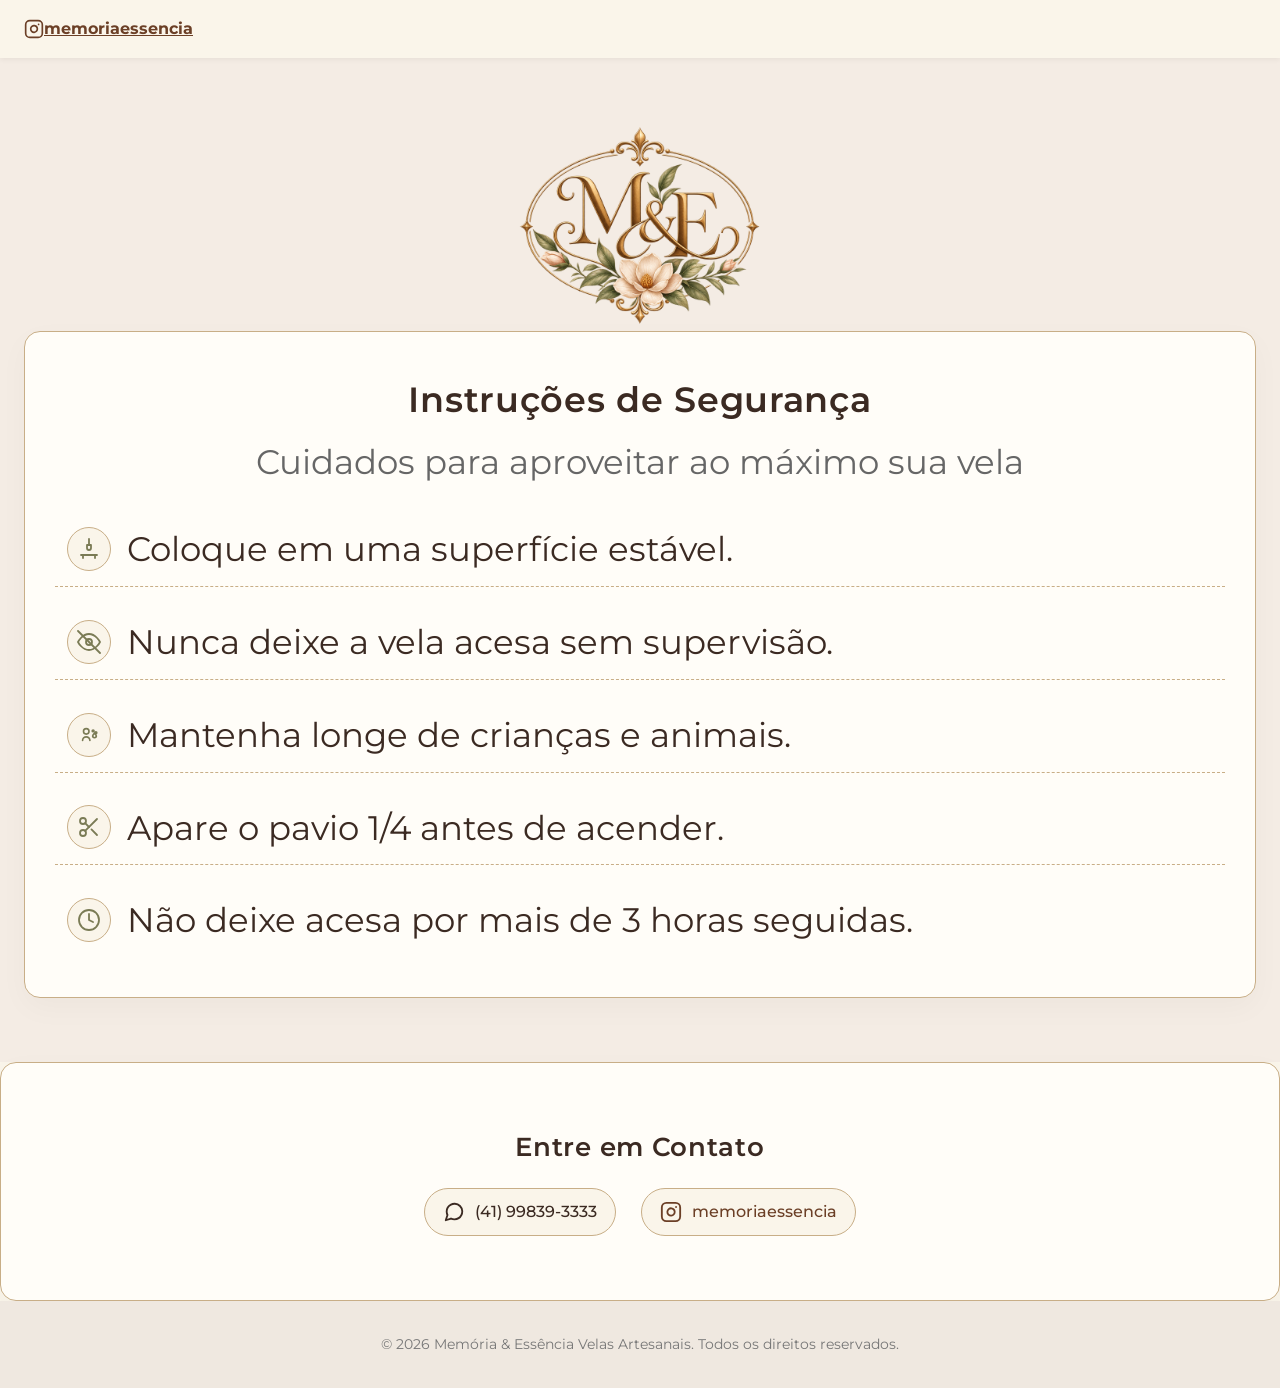
==== seguranca.html @ aac72e76 "Add files via upload" ====
<!DOCTYPE html>
<html lang="pt-BR">

<head>
  <meta charset="UTF-8">
  <meta name="viewport" content="width=device-width, initial-scale=1.0">
  <title>Memória & Essência - Instruções de Segurança</title>

  <!-- Fontes do Google -->
  <link rel="preconnect" href="https://fonts.googleapis.com">
  <link rel="preconnect" href="https://fonts.gstatic.com" crossorigin>
  <link
    href="https://fonts.googleapis.com/css2?family=Cormorant+Garamond:ital,wght@0,500;0,600;0,700;1,400&family=Montserrat:wght@300;400;500&display=swap"
    rel="stylesheet">

  <link rel="stylesheet" href="style.css">
  <link rel="icon" type="image/png" href="logo-mini.png">

  <!-- Meta tags Open Graph -->
  <meta property="og:type" content="website">
  <meta property="og:title" content="Memória & Essência - Instruções de Segurança">
  <meta property="og:description" content="Aprenda a cuidar da sua vela artesanal com segurança.">
  <meta property="og:url" content="https://memoriaessencia.github.io/home/">
  <meta property="og:image" content="https://memoriaessencia.github.io/home/logo.png">
  <meta property="og:image:type" content="image/png">
  <meta property="og:image:width" content="1200">
  <meta property="og:image:height" content="630">
</head>

<body>

  <header class="header">
    <a href="https://www.instagram.com/memoriaessencia" target="_blank" rel="noopener noreferrer" class="instagram-link"
      aria-label="Instagram">
      <svg xmlns="http://www.w3.org/2000/svg" width="20" height="20" viewBox="0 0 24 24" fill="none"
        stroke="currentColor" stroke-width="2" stroke-linecap="round" stroke-linejoin="round">
        <rect x="2" y="2" width="20" height="20" rx="5" ry="5"></rect>
        <path d="M16 11.37A4 4 0 1 1 12.63 8 4 4 0 0 1 16 11.37z"></path>
        <line x1="17.5" y1="6.5" x2="17.51" y2="6.5"></line>
      </svg>
      <span>memoriaessencia</span>
    </a>
  </header>

  <main class="main-container">
    <section id="home" class="hero">
      <img src="logo-mini.png" alt="Memória & Essência" class="hero-logo">

      <div class="instructions-card">
        <h1>Instruções de Segurança</h1>
        <p>Cuidados para aproveitar ao máximo sua vela</p>

        <ul class="instructions-list">

          <!-- Item 1: Superfície Estável -->
          <li>
            <div class="icon-wrapper">
              <svg xmlns="http://www.w3.org/2000/svg" width="24" height="24" viewBox="0 0 24 24" fill="none"
                stroke="currentColor" stroke-width="1.8" stroke-linecap="round" stroke-linejoin="round">
                <path d="M12 2v6" />
                <path d="M10 8h4v3a2 2 0 0 1-2 2h0a2 2 0 0 1-2-2V8z" />
                <path d="M4 18h16" />
                <path d="M6 18v3" />
                <path d="M18 18v3" />
              </svg>
            </div>
            <span>Coloque em uma superfície estável.</span>
          </li>

          <!-- Item 2: Sem Supervisão (Alerta / Olho) -->
          <li>
            <div class="icon-wrapper">
              <svg xmlns="http://www.w3.org/2000/svg" width="24" height="24" viewBox="0 0 24 24" fill="none"
                stroke="currentColor" stroke-width="1.8" stroke-linecap="round" stroke-linejoin="round">
                <path d="M1 12s4-8 11-8 11 8 11 8-4 8-11 8-11-8-11-8z" />
                <circle cx="12" cy="12" r="3" />
                <line x1="1" y1="1" x2="23" y2="23" />
              </svg>
            </div>
            <span>Nunca deixe a vela acesa sem supervisão.</span>
          </li>

          <!-- Item 3: Crianças e Animais -->
          <li>
            <div class="icon-wrapper">
              <svg xmlns="http://www.w3.org/2000/svg" width="22" height="22" viewBox="0 0 24 24" fill="none"
                stroke="currentColor" stroke-width="1.8" stroke-linecap="round" stroke-linejoin="round">
                <!-- Rosto de Criança/Pessoa -->
                <path d="M9 11a3 3 0 1 0 0-6 3 3 0 0 0 0 6z" />
                <path d="M13 18c0-2.2-1.8-4-4-4s-4 1.8-4 4" />
                <!-- Patinha de Pet -->
                <path d="M16.5 8.5a1 1 0 1 0 0-2 1 1 0 0 0 0 2z" />
                <path d="M19.5 10.5a1 1 0 1 0 0-2 1 1 0 0 0 0 2z" />
                <path d="M18 15c-1 0-2-.8-2-1.8 0-1.2 2-3.2 2-3.2s2 2 2 3.2c0 1-.8 1.8-2 1.8z" />
              </svg>
            </div>
            <span>Mantenha longe de crianças e animais.</span>
          </li>

          <!-- Item 4: Aparar Pavio (Tesoura) -->
          <li>
            <div class="icon-wrapper">
              <svg xmlns="http://www.w3.org/2000/svg" width="24" height="24" viewBox="0 0 24 24" fill="none"
                stroke="currentColor" stroke-width="1.8" stroke-linecap="round" stroke-linejoin="round">
                <circle cx="6" cy="6" r="3" />
                <circle cx="6" cy="18" r="3" />
                <line x1="20" y1="4" x2="8.12" y2="15.88" />
                <line x1="14.47" y1="14.48" x2="20" y2="20" />
                <line x1="8.12" y1="8.12" x2="12" y2="12" />
              </svg>
            </div>
            <span>Apare o pavio 1/4 antes de acender.</span>
          </li>

          <!-- Item 5: Tempo limite (Relógio) -->
          <li>
            <div class="icon-wrapper">
              <svg xmlns="http://www.w3.org/2000/svg" width="24" height="24" viewBox="0 0 24 24" fill="none"
                stroke="currentColor" stroke-width="1.8" stroke-linecap="round" stroke-linejoin="round">
                <circle cx="12" cy="12" r="10" />
                <polyline points="12 6 12 12 16 14" />
              </svg>
            </div>
            <span>Não deixe acesa por mais de 3 horas seguidas.</span>
          </li>

        </ul>
      </div>
    </section>

    <!-- SEÇÃO DE CONTATO -->
<section class="contact-section">
  <h2>Entre em Contato</h2>
  
  <div class="contact-links">
    <!-- WhatsApp -->
    <a href="https://wa.me/5541998393333" target="_blank" rel="noopener noreferrer" class="contact-link whatsapp-link" aria-label="WhatsApp">
      <svg xmlns="http://www.w3.org/2000/svg" width="22" height="22" viewBox="0 0 24 24" fill="none" stroke="currentColor" stroke-width="2" stroke-linecap="round" stroke-linejoin="round">
        <path d="M21 11.5a8.38 8.38 0 0 1-.9 3.8 8.5 8.5 0 0 1-7.6 4.7 8.38 8.38 0 0 1-3.8-.9L3 21l1.9-5.7a8.38 8.38 0 0 1-.9-3.8 8.5 8.5 0 0 1 4.7-7.6 8.38 8.38 0 0 1 3.8-.9h.5a8.48 8.48 0 0 1 8 8v.5z"/>
      </svg>
      <span>(41) 99839-3333</span>
    </a>

    <!-- Instagram -->
    <a href="https://www.instagram.com/memoriaessencia" target="_blank" rel="noopener noreferrer" class="contact-link instagram-link" aria-label="Instagram">
      <svg xmlns="http://www.w3.org/2000/svg" width="22" height="22" viewBox="0 0 24 24" fill="none" stroke="currentColor" stroke-width="2" stroke-linecap="round" stroke-linejoin="round">
        <rect x="2" y="2" width="20" height="20" rx="5" ry="5"></rect>
        <path d="M16 11.37A4 4 0 1 1 12.63 8 4 4 0 0 1 16 11.37z"></path>
        <line x1="17.5" y1="6.5" x2="17.51" y2="6.5"></line>
      </svg>
      <span>memoriaessencia</span>
    </a>
  </div>
</section>


  </main>

  <!-- Rodapé -->
  <footer id="contato" class="footer">
    <div class="footer-content">
      <p>&copy; 2026 Memória & Essência Velas Artesanais. Todos os direitos reservados.</p>
    </div>
  </footer>
 
</body>

</html>
---- style.css ----
/* --- RESET E VARIÁVEIS --- */
* {
  margin: 0;
  padding: 0;
  box-sizing: border-box;
}

:root {
  --primary-color: #6B3F26;     /* Marrom profundo da tipografia */
  --secondary-color: #A8663A;   /* Cobre / terracota dos ornamentos */
  --accent-color: #7A7B55;      /* Verde oliva das folhas */
  
  --bg-color: #FAF5EA;          /* Creme suave do fundo da logo */
  --bg-secondary: #F2E8D8;      /* Bege para seções alternadas */
  --card-bg: #FFFDF8;           /* Marfim claro para cards */
  
  --text-color: #3B2A22;        /* Marrom escuro, mais elegante que preto */
  --text-light: #76665B;        /* Texto secundário */
  
  --border-color: #C8AE87;      /* Dourado/bege suave */
  --highlight-color: #C47B49;   /* Cobre mais vivo para detalhes */
  
  --font-main: 'Segoe UI', Tahoma, Geneva, Verdana, sans-serif;
  /* NOVAS VARIÁVEIS DE FONTE */
  --font-main: 'Montserrat', sans-serif;
  --font-title: 'Cormorant Garamond', serif;
}



body {
  font-family: var(--font-main);
  background-color: var(--bg-color);
  color: var(--text-color);
  line-height: 1.6;
  font-weight: 400;
}
 
.header {
  display: flex;
  justify-content: space-between;
  align-items: center;
  padding: 1rem 1.5rem;
  background-color: var(--bg-color);
  position: sticky;
  top: 0;
  box-shadow: 0 2px 5px rgba(0,0,0,0.05);
  z-index: 1000;
}
h1, h2, h3, .logo {
  font-family: var(--font-title);
  letter-spacing: 0.7px;
  font-weight: bold;
}
.logo {
  font-size: 1.5rem;
  font-weight: bold;
  color: var(--primary-color);
  text-decoration: none;
  letter-spacing: 2px;
}

.menu-toggle {
  background: none;
  border: none;
  font-size: 1.8rem;
  color: var(--primary-color);
  cursor: pointer;
}

.nav {
  display: none; /* Escondido por padrão no mobile */
  position: absolute;
  top: 100%;
  left: 0;
  width: 100%;
  background-color: var(--bg-color);
  border-bottom: 1px solid #eee;
}

.nav.active {
  display: block; /* Exibido via JavaScript */
}

.nav ul {
  list-style: none;
  text-align: center;
}

.nav li a {
  display: block;
  padding: 1rem;
  color: var(--text-color);
  text-decoration: none;
  font-weight: 5rem;
}

/* --- HERO SECTION --- */
.hero {
  padding: 4rem 1.5rem;
  text-align: center;
  background-color: #f4ece4;
}

.hero h1 {
  font-size: 2rem;
  color: var(--primary-color);
  margin-bottom: 1rem;
}

.hero p {
  margin-bottom: 1.5rem;
  color: #666;
}

.btn {
  display: inline-block;
  padding: 0.8rem 1.8rem;
  background-color: var(--primary-color);
  color: #fff;
  text-decoration: none;
  border-radius: 25px;
  border: none;
  cursor: pointer;
  transition: opacity 0.3s;
}

.btn:hover {
  opacity: 0.9;
}

/* --- PRODUTOS --- */
.products {
  padding: 3rem 1.5rem;
  max-width: 1200px;
  margin: 0 auto;
}

.products h2 {
  text-align: center;
  margin-bottom: 2rem;
  color: var(--primary-color);
}

.product-grid {
  display: grid;
  grid-template-columns: 1fr; /* 1 coluna no mobile */
  gap: 2rem;
}

.product-card {
  background-color: var(--card-bg);
  border-radius: 12px;
  padding: 1.5rem;
  text-align: center;
  box-shadow: 0 4px 12px rgba(0,0,0,0.03);
}

.product-img-placeholder {
  width: 100%;
  height: 200px;
  background-color: #eae1d9;
  border-radius: 8px;
  display: flex;
  align-items: center;
  justify-content: center;
  color: #888;
  margin-bottom: 1rem;
}

.product-card h3 {
  font-size: 1.2rem;
  margin-bottom: 0.5rem;
}

.price {
  font-weight: bold;
  color: var(--primary-color);
  margin-bottom: 1rem;
}

/* --- FOOTER --- */
.footer {
  text-align: center;
  padding: 2rem 1.5rem;
  background-color: #efe8e0;
  font-size: 0.9rem;
  color: #777;
}

/* --- MEDIA QUERIES (DESKTOP E TABLETS) --- */
@media (min-width: 768px) {
  .menu-toggle {
    display: none; /* Esconde o botão hambúrguer */
  }

  .nav {
    display: block; /* Menu sempre visível */
    position: static;
    width: auto;
    border: none;
  }

  .nav ul {
    display: flex;
    gap: 1.5rem;
  }

  .nav li a {
    padding: 0;
  }

  .hero h1 {
    font-size: 3rem;
  }

  .product-grid {
    grid-template-columns: repeat(3, 1fr); /* 3 colunas no desktop */
  }
}

/* --- AJUSTES DA LOGO --- */
.logo {
  display: flex;
  align-items: center;
}

.logo-img {
  height: 45px; /* Ajuste a altura ideal para a sua logo aqui */
  width: auto;  /* Mantém a proporção da imagem */
  object-fit: contain;
}

/* --- ESTILO DO LINK DO INSTAGRAM NO MENU --- */
.instagram-link {
  color: var(--primary-color) !important;
  font-weight: bold;
}

/* --- ESTILOS DO RODAPÉ COM INSTAGRAM --- */
.footer-content {
  display: flex;
  flex-direction: column;
  gap: 0.5rem;
  align-items: center;
}

.footer-insta {
  color: var(--primary-color);
  text-decoration: none;
  font-weight: bold;
}

.footer-insta:hover {
  text-decoration: underline;
}

/* --- ESTILO DA LOGO NO HERO --- */
.hero-logo {
  max-width: 300px; /* Ajuste aqui a largura máxima desejada para a logo */
  width: 100%;
  height: auto;
  margin: 0.3rem auto; /* Centraliza e cria espaço acima e abaixo */
  display: block;
}

/* --- ESTILO DO ÍCONE SVG DO INSTAGRAM --- */
.instagram-link {
  display: inline-flex;
  align-items: center;
  justify-content: center;
  color: var(--primary-color);
  transition: transform 0.2s ease;
}

.instagram-link:hover {
  transform: scale(1.1); /* Efeito suave de zoom ao passar o mouse */
}

/* --- SEÇÃO SOBRE NÓS --- */
.about {
  padding: 4rem 1.5rem;
  background-color: var(--bg-secondary);
  text-align: center;
}

.about-container {
  max-width: 800px;
  margin: 0 auto;
}

.about h2 {
  font-size: 2rem;
  color: var(--primary-color);
  margin-bottom: 1.5rem;
}

.about p {
  font-size: 1.05rem;
  color: var(--text-color);
  margin-bottom: 1.2rem;
  line-height: 1.8;
}

.instructions-card {
  background: var(--card-bg);
  border: 1px solid var(--border-color);
  border-radius: 16px;
  padding: 40px 30px;
  width: 100%;
  box-shadow: 0 10px 30px rgba(0, 0, 0, 0.03);
  text-align: center;
}

.instructions-card h1 {
  font-family: var(--font-serif);
  font-size: 2.1rem;
  font-weight: 600;
  color: var(--text-main);
  margin-bottom: 6px;
}

.instructions-card .subtitle {
  font-size: 0.85rem;
  color: var(--text-muted);
  margin-bottom: 30px;
  font-weight: 300;
  text-transform: uppercase;
  letter-spacing: 1px;
}

/* ==========================================================
   LISTA DE INSTRUÇÕES COM ÍCONES
   ========================================================== */
.instructions-list {
  list-style: none;
  display: flex;
  flex-direction: column;
  gap: 18px;
  text-align: left;
}

.instructions-list li {
  display: flex;
  align-items: center;
  gap: 16px;
  padding: 10px 12px;
  border-bottom: 1px dashed var(--border-color);
}
.instructions-list span {
  font-size: 2.1rem !important; /* Aumentado de 0.95rem para 1.15rem */
  font-weight: 700;   /* Deixou o texto ligeiramente mais encorpado para facilitar a leitura */
  color: var(--text-main);
}

.instructions-list li:last-child {
  border-bottom: none;
}
.instructions-card h1{
  font-size: 2.2rem !important;
}
.instructions-card p{
  font-size: 2.1rem !important;
}
/* Círculo do Ícone */
.icon-wrapper {
  flex-shrink: 0;
  width: 44px;
  height: 44px;
  border-radius: 50%;
  background-color: var(--bg-color);
  border: 1px solid var(--border-color);
  display: flex;
  align-items: center;
  justify-content: center;
  color: var(--accent-color);
}

.instructions-list span {
  font-size: 0.95rem;
  font-weight: 400;
  color: var(--text-main);
}

@media (max-width: 480px) {
  .instructions-card {
    padding: 30px 20px;
  }

  .instructions-card h1 {
    font-size: 1.8rem;
  }

  .instructions-list span {
    font-size: 0.88rem;
  }
}

/* ==========================================================
   SEÇÃO DE CONTATO
   ========================================================== */
.contact-section {
  padding: 4rem 1.5rem;
  text-align: center;
  background-color: #f4ece4;
  text-align: center; 
  background: var(--card-bg);
  border: 1px solid var(--border-color);
  border-radius: 16px;
  box-shadow: 0 10px 30px rgba(0, 0, 0, 0.03);
}

.contact-section h2 {
  font-family: var(--font-serif);
  font-size: 1.6rem;
  font-weight: 600;
  color: var(--text-main);
  margin-bottom: 20px;
}

.contact-links {
  display: flex;
  justify-content: center;
  align-items: center;
  gap: 25px;
  flex-wrap: wrap;
}

.contact-link {
  display: flex;
  align-items: center;
  gap: 10px;
  text-decoration: none;
  color: var(--text-main);
  font-weight: 500;
  padding: 10px 18px;
  border-radius: 30px;
  border: 1px solid var(--border-color);
  background-color: var(--bg-color);
  transition: all 0.3s ease;
}

/* Tamanho da fonte dos botões de contato */
.hero .contact-section .contact-link span {
  font-size: 1.1rem;
}

/* Efeito ao passar o mouse */
.contact-link:hover {
  border-color: var(--accent-color);
  color: var(--accent-color);
  transform: translateY(-2px);
}

.whatsapp-link:hover {
  color: #25d366;
  border-color: #25d366;
}

.instagram-link:hover {
  color: #e1306c;
  border-color: #e1306c;
}
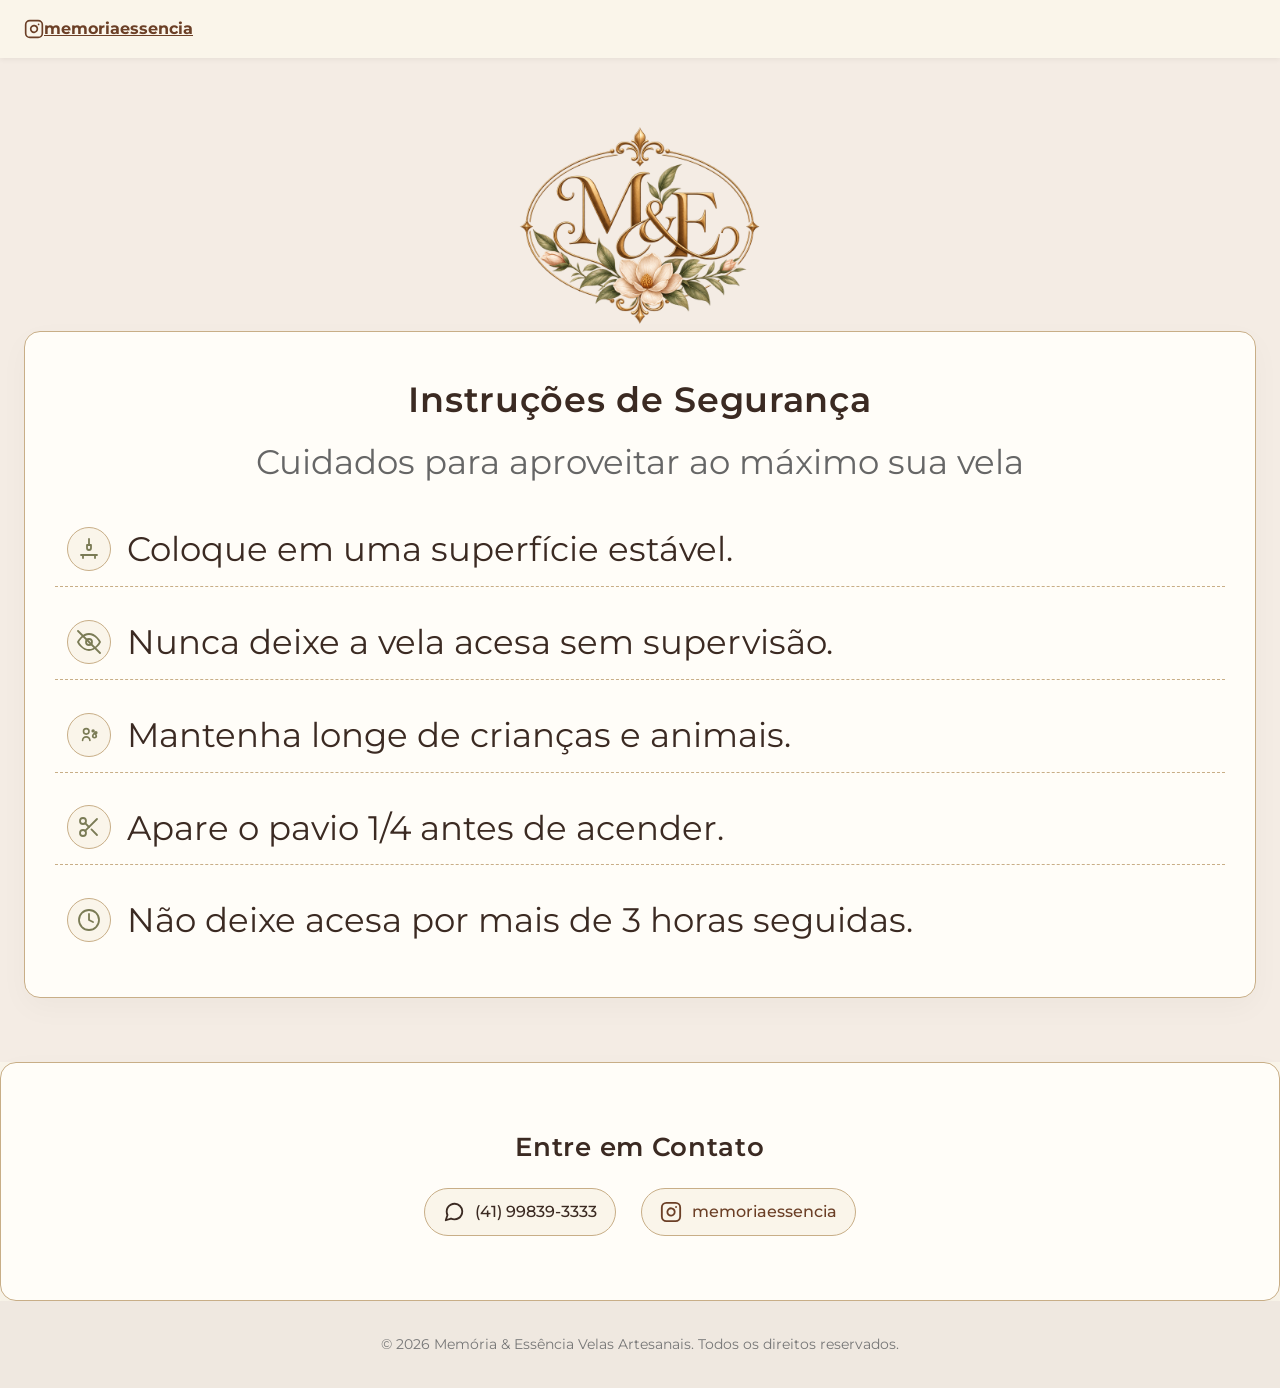
==== commit 253d4abc: "Update seguranca.html" ====
--- a/seguranca.html
+++ b/seguranca.html
@@ -15,16 +15,16 @@
 
   <link rel="stylesheet" href="style.css">
   <link rel="icon" type="image/png" href="logo-mini.png">
+<!-- Meta tags Open Graph ajustadas para o WhatsApp -->
+<meta property="og:type" content="website">
+<meta property="og:title" content="Memória & Essência - Instruções de Segurança">
+<meta property="og:description" content="Aprenda a cuidar da sua vela artesanal com segurança.">
+<meta property="og:url" content="https://memoriaessencia.github.io/home/seguranca.html">
 
-  <!-- Meta tags Open Graph -->
-  <meta property="og:type" content="website">
-  <meta property="og:title" content="Memória & Essência - Instruções de Segurança">
-  <meta property="og:description" content="Aprenda a cuidar da sua vela artesanal com segurança.">
-  <meta property="og:url" content="https://memoriaessencia.github.io/home/">
-  <meta property="og:image" content="https://memoriaessencia.github.io/home/logo.png">
-  <meta property="og:image:type" content="image/png">
-  <meta property="og:image:width" content="1200">
-  <meta property="og:image:height" content="630">
+<!-- Aponta para a logo-mini em vez da logo padrão -->
+<meta property="og:image" content="https://memoriaessencia.github.io/home/600x600.png">
+<meta property="og:image:type" content="image/png">
+
 </head>
 
 <body>
@@ -165,4 +165,4 @@
  
 </body>
 
-</html>+</html>
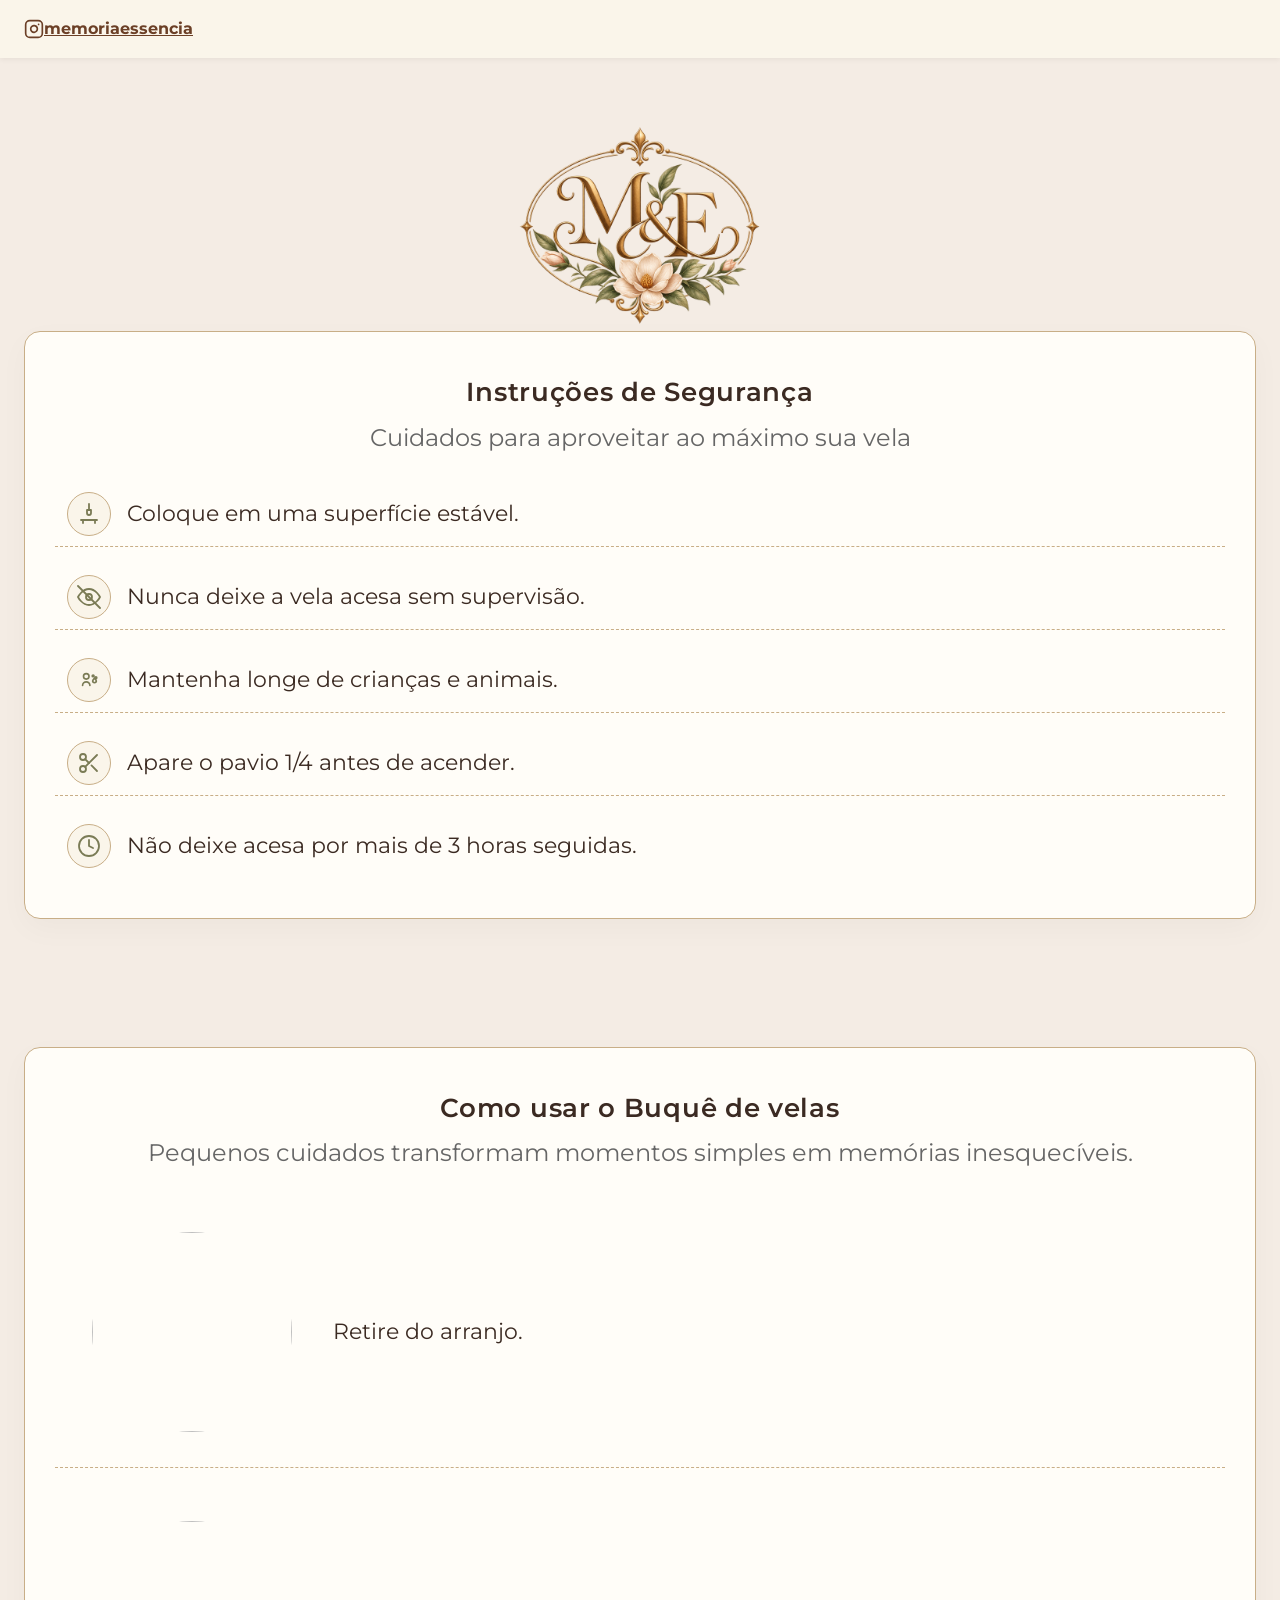
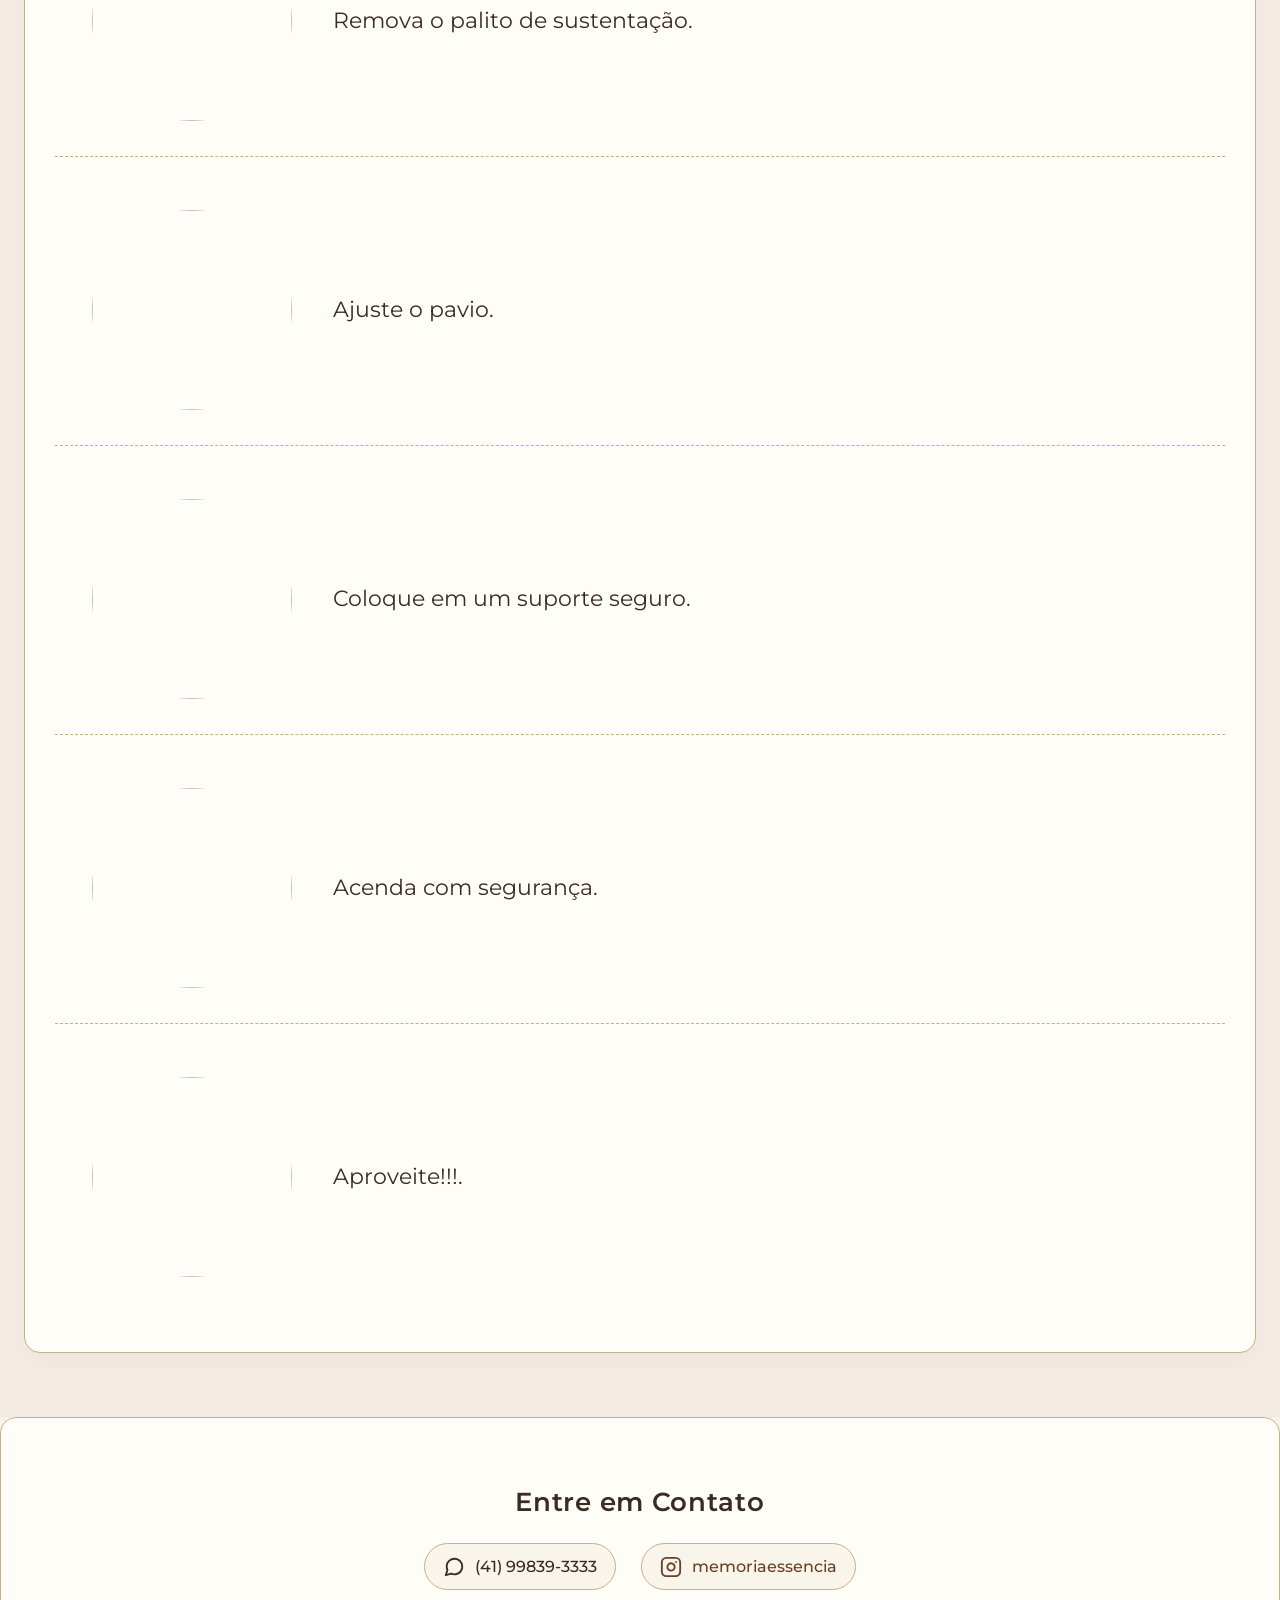
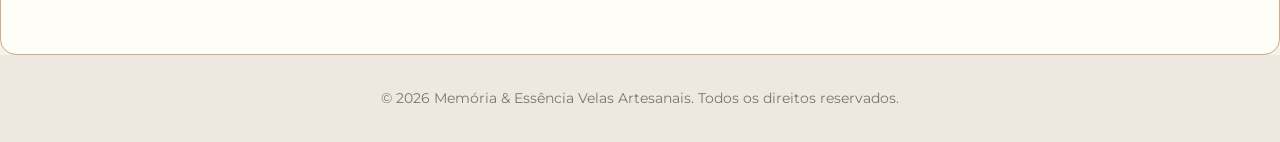
==== commit 699e7898: "Add files via upload" ====
--- a/seguranca.html
+++ b/seguranca.html
@@ -15,15 +15,15 @@
 
   <link rel="stylesheet" href="style.css">
   <link rel="icon" type="image/png" href="logo-mini.png">
-<!-- Meta tags Open Graph ajustadas para o WhatsApp -->
-<meta property="og:type" content="website">
-<meta property="og:title" content="Memória & Essência - Instruções de Segurança">
-<meta property="og:description" content="Aprenda a cuidar da sua vela artesanal com segurança.">
-<meta property="og:url" content="https://memoriaessencia.github.io/home/seguranca.html">
-
-<!-- Aponta para a logo-mini em vez da logo padrão -->
-<meta property="og:image" content="https://memoriaessencia.github.io/home/600x600.png">
-<meta property="og:image:type" content="image/png">
+  <!-- Meta tags Open Graph ajustadas para o WhatsApp -->
+  <meta property="og:type" content="website">
+  <meta property="og:title" content="Memória & Essência - Instruções de Segurança">
+  <meta property="og:description" content="Aprenda a cuidar da sua vela artesanal com segurança.">
+  <meta property="og:url" content="https://memoriaessencia.github.io/home/seguranca.html">
+
+  <!-- Aponta para a logo-mini em vez da logo padrão -->
+  <meta property="og:image" content="https://memoriaessencia.github.io/home/600x600.png">
+  <meta property="og:image:type" content="image/png">
 
 </head>
 
@@ -43,7 +43,7 @@
   </header>
 
   <main class="main-container">
-    <section id="home" class="hero">
+    <section id="seguranca" class="hero">
       <img src="logo-mini.png" alt="Memória & Essência" class="hero-logo">
 
       <div class="instructions-card">
@@ -127,31 +127,78 @@
         </ul>
       </div>
     </section>
+    <section id="home" class="hero">
+
+      <div class="instructions-card">
+        <h1>Como usar o Buquê de velas</h1>
+        <p>Pequenos cuidados transformam momentos simples em memórias inesquecíveis.</p>
+
+        <ul class="instructions-list">
+          <li>
+            <img src="img/buque1.jpeg" class="instructions-img" />
+            <span>Retire do arranjo.</span>
+          </li>
+
+          <li>
+            <img src="img/buque2.jpeg" class="instructions-img" />
+            <span>Remova o palito de sustentação.</span>
+          </li>
+
+          
+          <li>
+            <img src="img/buque3.jpeg" class="instructions-img" />
+            <span>Ajuste o pavio.</span>
+          </li>
+
+           <li>
+            <img src="img/buque4.jpeg" class="instructions-img" />
+            <span>Coloque em um suporte seguro.</span>
+          </li>
+
+          <li>
+            <img src="img/buque5.jpeg" class="instructions-img" />
+            <span>Acenda com segurança.</span>
+          </li>
+          <li>
+            <img src="img/buque6.jpeg" class="instructions-img" />
+            <span>Aproveite!!!.</span>
+          </li>
+
+
+        </ul>
+
+      </div>
+    </section>
 
     <!-- SEÇÃO DE CONTATO -->
-<section class="contact-section">
-  <h2>Entre em Contato</h2>
-  
-  <div class="contact-links">
-    <!-- WhatsApp -->
-    <a href="https://wa.me/5541998393333" target="_blank" rel="noopener noreferrer" class="contact-link whatsapp-link" aria-label="WhatsApp">
-      <svg xmlns="http://www.w3.org/2000/svg" width="22" height="22" viewBox="0 0 24 24" fill="none" stroke="currentColor" stroke-width="2" stroke-linecap="round" stroke-linejoin="round">
-        <path d="M21 11.5a8.38 8.38 0 0 1-.9 3.8 8.5 8.5 0 0 1-7.6 4.7 8.38 8.38 0 0 1-3.8-.9L3 21l1.9-5.7a8.38 8.38 0 0 1-.9-3.8 8.5 8.5 0 0 1 4.7-7.6 8.38 8.38 0 0 1 3.8-.9h.5a8.48 8.48 0 0 1 8 8v.5z"/>
-      </svg>
-      <span>(41) 99839-3333</span>
-    </a>
-
-    <!-- Instagram -->
-    <a href="https://www.instagram.com/memoriaessencia" target="_blank" rel="noopener noreferrer" class="contact-link instagram-link" aria-label="Instagram">
-      <svg xmlns="http://www.w3.org/2000/svg" width="22" height="22" viewBox="0 0 24 24" fill="none" stroke="currentColor" stroke-width="2" stroke-linecap="round" stroke-linejoin="round">
-        <rect x="2" y="2" width="20" height="20" rx="5" ry="5"></rect>
-        <path d="M16 11.37A4 4 0 1 1 12.63 8 4 4 0 0 1 16 11.37z"></path>
-        <line x1="17.5" y1="6.5" x2="17.51" y2="6.5"></line>
-      </svg>
-      <span>memoriaessencia</span>
-    </a>
-  </div>
-</section>
+    <section class="contact-section">
+      <h2>Entre em Contato</h2>
+
+      <div class="contact-links">
+        <!-- WhatsApp -->
+        <a href="https://wa.me/5541998393333" target="_blank" rel="noopener noreferrer"
+          class="contact-link whatsapp-link" aria-label="WhatsApp">
+          <svg xmlns="http://www.w3.org/2000/svg" width="22" height="22" viewBox="0 0 24 24" fill="none"
+            stroke="currentColor" stroke-width="2" stroke-linecap="round" stroke-linejoin="round">
+            <path
+              d="M21 11.5a8.38 8.38 0 0 1-.9 3.8 8.5 8.5 0 0 1-7.6 4.7 8.38 8.38 0 0 1-3.8-.9L3 21l1.9-5.7a8.38 8.38 0 0 1-.9-3.8 8.5 8.5 0 0 1 4.7-7.6 8.38 8.38 0 0 1 3.8-.9h.5a8.48 8.48 0 0 1 8 8v.5z" />
+          </svg>
+          <span>(41) 99839-3333</span>
+        </a>
+
+        <!-- Instagram -->
+        <a href="https://www.instagram.com/memoriaessencia" target="_blank" rel="noopener noreferrer"
+          class="contact-link instagram-link" aria-label="Instagram">
+          <svg xmlns="http://www.w3.org/2000/svg" width="22" height="22" viewBox="0 0 24 24" fill="none"
+            stroke="currentColor" stroke-width="2" stroke-linecap="round" stroke-linejoin="round">
+            <rect x="2" y="2" width="20" height="20" rx="5" ry="5"></rect>
+            <path d="M16 11.37A4 4 0 1 1 12.63 8 4 4 0 0 1 16 11.37z"></path>
+            <line x1="17.5" y1="6.5" x2="17.51" y2="6.5"></line>
+          </svg>
+          <span>memoriaessencia</span>
+        </a>
+      </div>
+    </section>
 
 
   </main>
@@ -162,7 +209,7 @@
       <p>&copy; 2026 Memória & Essência Velas Artesanais. Todos os direitos reservados.</p>
     </div>
   </footer>
- 
+
 </body>
 
-</html>
+</html>
--- a/style.css
+++ b/style.css
@@ -348,7 +348,7 @@
   border-bottom: 1px dashed var(--border-color);
 }
 .instructions-list span {
-  font-size: 2.1rem !important; /* Aumentado de 0.95rem para 1.15rem */
+  font-size: 1.4rem !important; /* Aumentado de 0.95rem para 1.15rem */
   font-weight: 700;   /* Deixou o texto ligeiramente mais encorpado para facilitar a leitura */
   color: var(--text-main);
 }
@@ -357,10 +357,10 @@
   border-bottom: none;
 }
 .instructions-card h1{
-  font-size: 2.2rem !important;
+  font-size: 1.6rem !important;
 }
 .instructions-card p{
-  font-size: 2.1rem !important;
+  font-size: 1.5rem !important;
 }
 /* Círculo do Ícone */
 .icon-wrapper {
@@ -394,6 +394,13 @@
   .instructions-list span {
     font-size: 0.88rem;
   }
+}
+.instructions-img {
+  width: 200px; 
+  height: 200px; 
+  object-fit: cover; 
+  border-radius: 500px;
+  margin: 25px;
 }
 
 /* ==========================================================
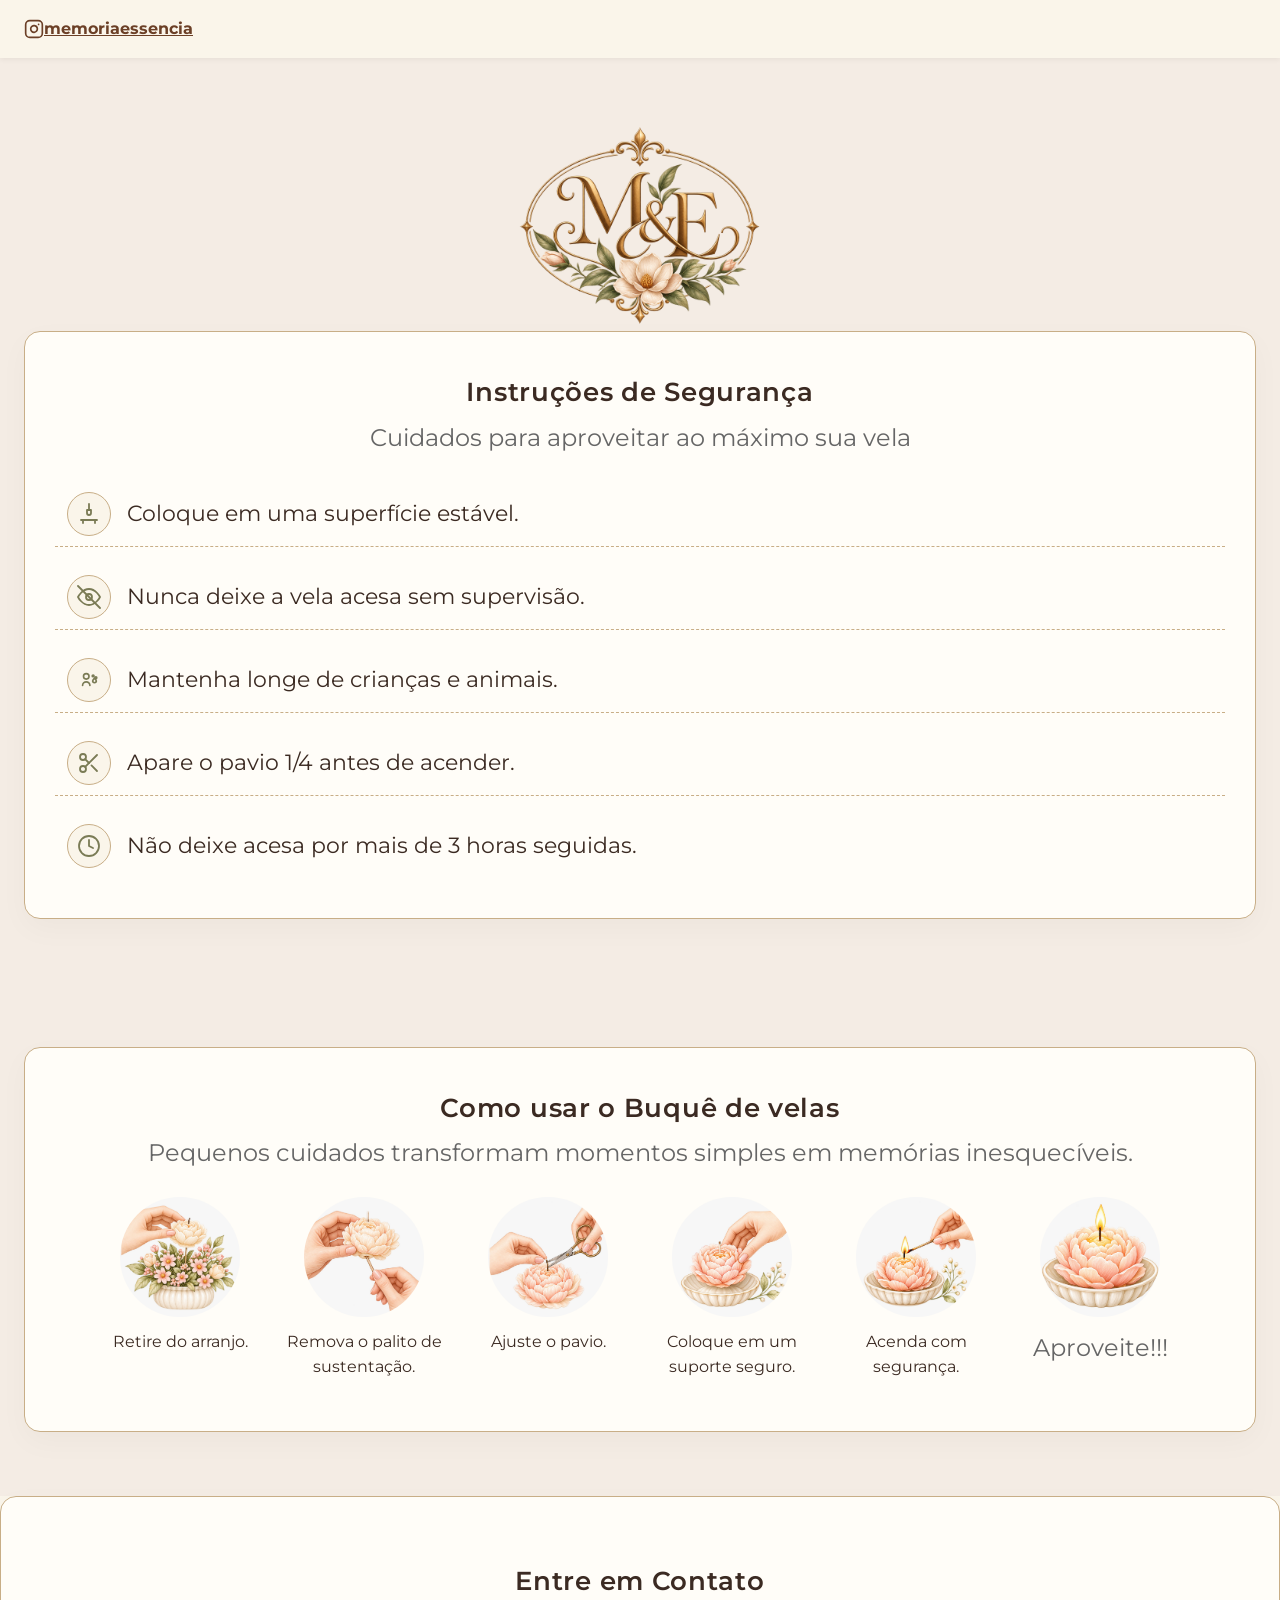
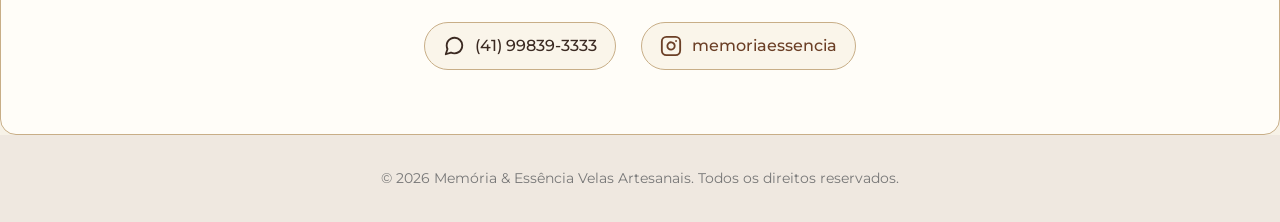
==== commit 72e0fdc2: "Add files via upload" ====
--- a/seguranca.html
+++ b/seguranca.html
@@ -133,7 +133,7 @@
         <h1>Como usar o Buquê de velas</h1>
         <p>Pequenos cuidados transformam momentos simples em memórias inesquecíveis.</p>
 
-        <ul class="instructions-list">
+        <ul class="instructions-buque">
           <li>
             <img src="img/buque1.jpeg" class="instructions-img" />
             <span>Retire do arranjo.</span>
@@ -161,7 +161,7 @@
           </li>
           <li>
             <img src="img/buque6.jpeg" class="instructions-img" />
-            <span>Aproveite!!!.</span>
+            <p>Aproveite!!!</p>
           </li>
 
 
--- a/style.css
+++ b/style.css
@@ -395,12 +395,28 @@
     font-size: 0.88rem;
   }
 }
+.instructions-buque {
+  display: flex;
+  flex-wrap: wrap; /* Permite que os itens fiquem lado a lado se houver espaço */
+  justify-content: center;
+  gap: 24px;
+  list-style: none;
+  padding: 0;
+}
+.instructions-buque li {
+  display: flex;
+  flex-direction: column; /* Coloca a imagem ACIMA do texto */
+  align-items: center;    /* Centraliza imagem e texto */
+  text-align: center;     /* Centraliza o texto */
+  width: 160px;           /* Largura do card do item */
+}
+
 .instructions-img {
-  width: 200px; 
-  height: 200px; 
-  object-fit: cover; 
-  border-radius: 500px;
-  margin: 25px;
+  width: 120px;
+  height: 120px;
+  object-fit: cover;
+  border-radius: 50%;     /* Mantém o formato circular do layout */
+  margin-bottom: 12px;
 }
 
 /* ==========================================================
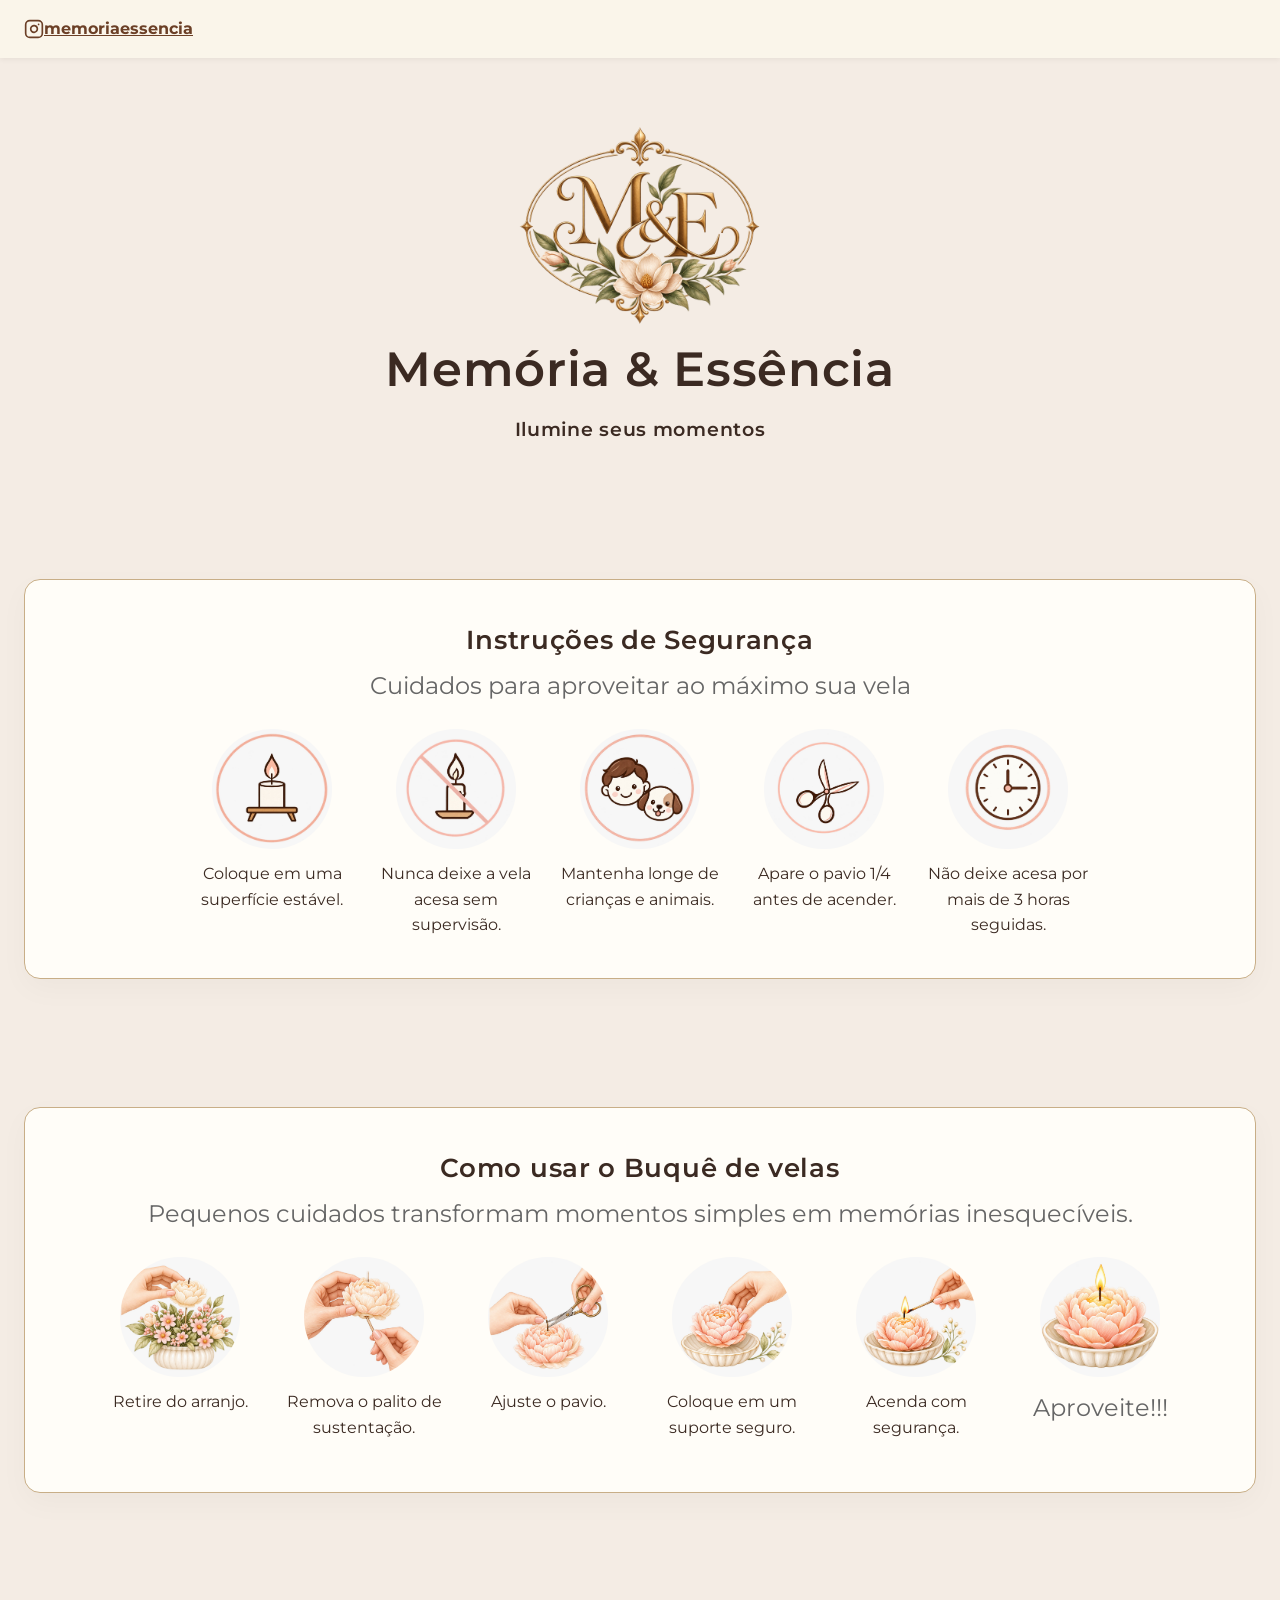
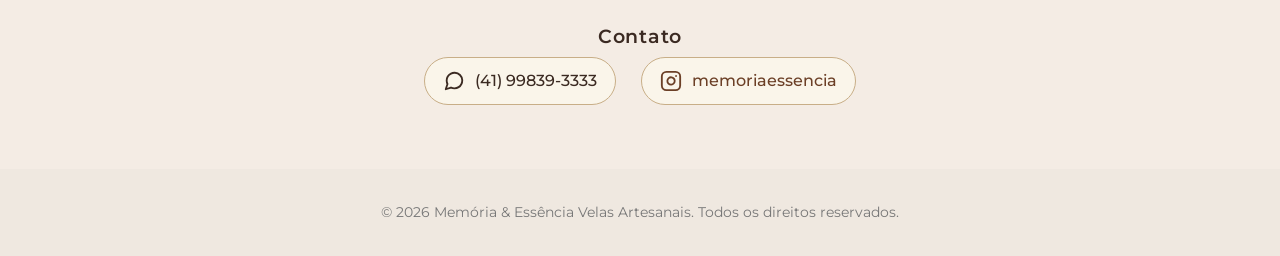
==== commit 3d66e5ae: "Add files via upload" ====
--- a/seguranca.html
+++ b/seguranca.html
@@ -43,91 +43,51 @@
   </header>
 
   <main class="main-container">
+
+    <section class="hero">
+      <img src="logo-mini.png" alt="Memória & Essência" class="hero-logo">
+       
+      <h1>Memória & Essência</h1>
+      <h2>Ilumine seus momentos</h2>
+    </section>
     <section id="seguranca" class="hero">
-      <img src="logo-mini.png" alt="Memória & Essência" class="hero-logo">
 
       <div class="instructions-card">
         <h1>Instruções de Segurança</h1>
         <p>Cuidados para aproveitar ao máximo sua vela</p>
-
-        <ul class="instructions-list">
-
-          <!-- Item 1: Superfície Estável -->
+        <ul class="instructions-buque">
           <li>
-            <div class="icon-wrapper">
-              <svg xmlns="http://www.w3.org/2000/svg" width="24" height="24" viewBox="0 0 24 24" fill="none"
-                stroke="currentColor" stroke-width="1.8" stroke-linecap="round" stroke-linejoin="round">
-                <path d="M12 2v6" />
-                <path d="M10 8h4v3a2 2 0 0 1-2 2h0a2 2 0 0 1-2-2V8z" />
-                <path d="M4 18h16" />
-                <path d="M6 18v3" />
-                <path d="M18 18v3" />
-              </svg>
-            </div>
+            <img src="img/step1.jpeg" class="instructions-img" />
             <span>Coloque em uma superfície estável.</span>
           </li>
 
-          <!-- Item 2: Sem Supervisão (Alerta / Olho) -->
           <li>
-            <div class="icon-wrapper">
-              <svg xmlns="http://www.w3.org/2000/svg" width="24" height="24" viewBox="0 0 24 24" fill="none"
-                stroke="currentColor" stroke-width="1.8" stroke-linecap="round" stroke-linejoin="round">
-                <path d="M1 12s4-8 11-8 11 8 11 8-4 8-11 8-11-8-11-8z" />
-                <circle cx="12" cy="12" r="3" />
-                <line x1="1" y1="1" x2="23" y2="23" />
-              </svg>
-            </div>
+            <img src="img/step2.jpeg" class="instructions-img" />
             <span>Nunca deixe a vela acesa sem supervisão.</span>
           </li>
 
-          <!-- Item 3: Crianças e Animais -->
+
           <li>
-            <div class="icon-wrapper">
-              <svg xmlns="http://www.w3.org/2000/svg" width="22" height="22" viewBox="0 0 24 24" fill="none"
-                stroke="currentColor" stroke-width="1.8" stroke-linecap="round" stroke-linejoin="round">
-                <!-- Rosto de Criança/Pessoa -->
-                <path d="M9 11a3 3 0 1 0 0-6 3 3 0 0 0 0 6z" />
-                <path d="M13 18c0-2.2-1.8-4-4-4s-4 1.8-4 4" />
-                <!-- Patinha de Pet -->
-                <path d="M16.5 8.5a1 1 0 1 0 0-2 1 1 0 0 0 0 2z" />
-                <path d="M19.5 10.5a1 1 0 1 0 0-2 1 1 0 0 0 0 2z" />
-                <path d="M18 15c-1 0-2-.8-2-1.8 0-1.2 2-3.2 2-3.2s2 2 2 3.2c0 1-.8 1.8-2 1.8z" />
-              </svg>
-            </div>
+            <img src="img/step3.jpeg" class="instructions-img" />
             <span>Mantenha longe de crianças e animais.</span>
           </li>
 
-          <!-- Item 4: Aparar Pavio (Tesoura) -->
           <li>
-            <div class="icon-wrapper">
-              <svg xmlns="http://www.w3.org/2000/svg" width="24" height="24" viewBox="0 0 24 24" fill="none"
-                stroke="currentColor" stroke-width="1.8" stroke-linecap="round" stroke-linejoin="round">
-                <circle cx="6" cy="6" r="3" />
-                <circle cx="6" cy="18" r="3" />
-                <line x1="20" y1="4" x2="8.12" y2="15.88" />
-                <line x1="14.47" y1="14.48" x2="20" y2="20" />
-                <line x1="8.12" y1="8.12" x2="12" y2="12" />
-              </svg>
-            </div>
+            <img src="img/step4.jpeg" class="instructions-img" />
             <span>Apare o pavio 1/4 antes de acender.</span>
           </li>
 
-          <!-- Item 5: Tempo limite (Relógio) -->
           <li>
-            <div class="icon-wrapper">
-              <svg xmlns="http://www.w3.org/2000/svg" width="24" height="24" viewBox="0 0 24 24" fill="none"
-                stroke="currentColor" stroke-width="1.8" stroke-linecap="round" stroke-linejoin="round">
-                <circle cx="12" cy="12" r="10" />
-                <polyline points="12 6 12 12 16 14" />
-              </svg>
-            </div>
+            <img src="img/step5.jpeg" class="instructions-img" />
             <span>Não deixe acesa por mais de 3 horas seguidas.</span>
           </li>
 
         </ul>
+
       </div>
     </section>
-    <section id="home" class="hero">
+
+    <section id="buque" class="hero">
 
       <div class="instructions-card">
         <h1>Como usar o Buquê de velas</h1>
@@ -144,13 +104,13 @@
             <span>Remova o palito de sustentação.</span>
           </li>
 
-          
+
           <li>
             <img src="img/buque3.jpeg" class="instructions-img" />
             <span>Ajuste o pavio.</span>
           </li>
 
-           <li>
+          <li>
             <img src="img/buque4.jpeg" class="instructions-img" />
             <span>Coloque em um suporte seguro.</span>
           </li>
@@ -171,9 +131,8 @@
     </section>
 
     <!-- SEÇÃO DE CONTATO -->
-    <section class="contact-section">
-      <h2>Entre em Contato</h2>
-
+    <section class="hero">
+      <h2>Contato</h2>
       <div class="contact-links">
         <!-- WhatsApp -->
         <a href="https://wa.me/5541998393333" target="_blank" rel="noopener noreferrer"
--- a/style.css
+++ b/style.css
@@ -103,9 +103,19 @@
 }
 
 .hero h1 {
-  font-size: 2rem;
-  color: var(--primary-color);
-  margin-bottom: 1rem;
+  font-family: var(--font-serif);
+  font-size: 1.7rem;
+  font-weight: 600;
+  color: var(--text-main);
+  margin-bottom: 6px;
+}
+
+.hero h2 {
+  font-family: var(--font-serif);
+  font-size: 1.2rem;
+  font-weight: 600;
+  color: var(--text-main);
+  margin-bottom: 6px;
 }
 
 .hero p {
@@ -424,8 +434,7 @@
    ========================================================== */
 .contact-section {
   padding: 4rem 1.5rem;
-  text-align: center;
-  background-color: #f4ece4;
+  text-align: center; 
   text-align: center; 
   background: var(--card-bg);
   border: 1px solid var(--border-color);
